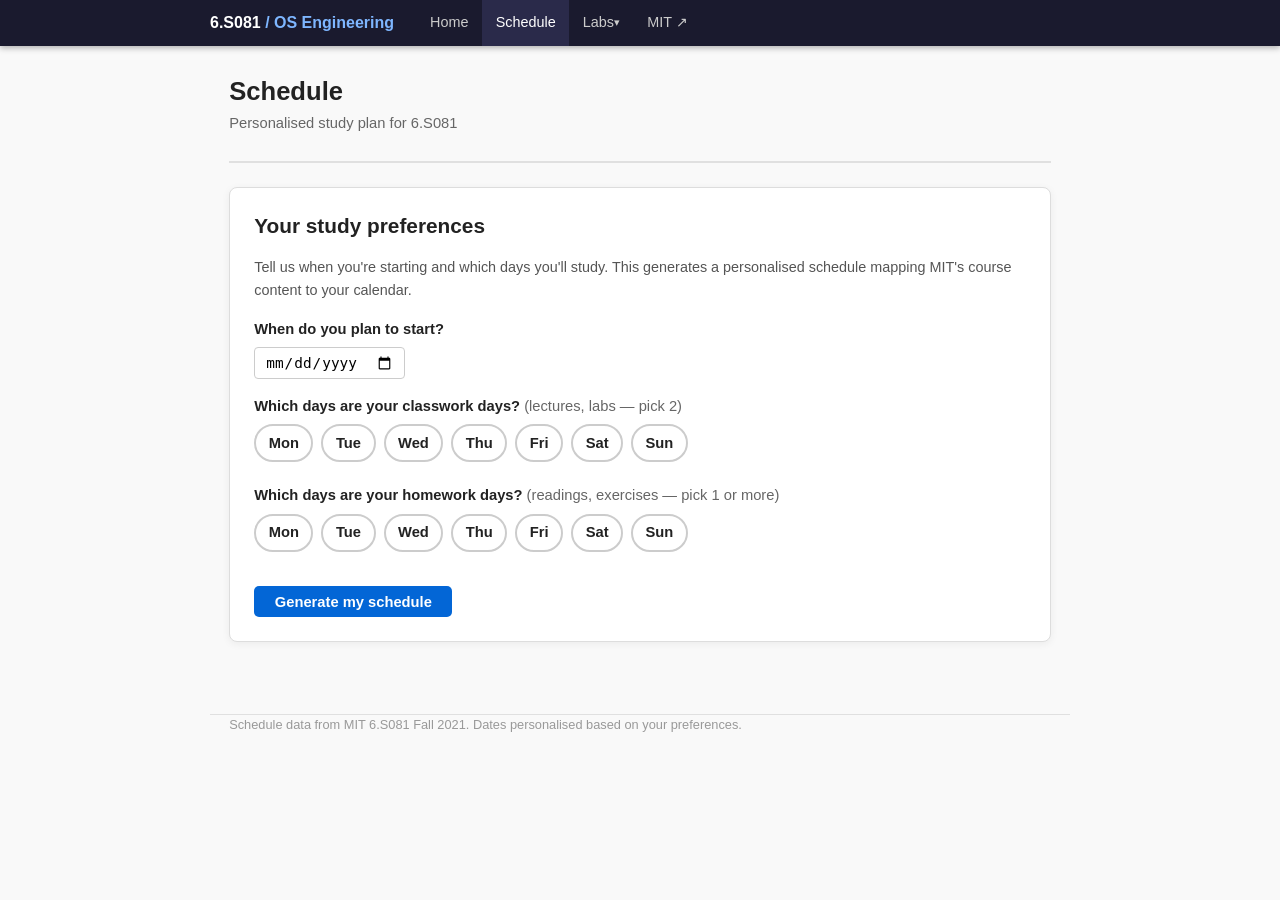
==== templates/learning/mit/6s081/.karya/customizations/files/docs/schedule.html @ 2e51a2f3 "add local HTML courseware for 6.S081 self-learners - docs/index.html: course home with nav and quick" ====
<!DOCTYPE html>
<html lang="en">
<head>
  <meta charset="UTF-8">
  <meta name="viewport" content="width=device-width, initial-scale=1.0">
  <title>Schedule — 6.S081</title>
  <link rel="stylesheet" href="style.css">
</head>
<body>
<script src="nav.js"></script>
<script>renderNav('schedule')</script>

<div class="page-wrap">
  <div class="page-header">
    <h1>Schedule</h1>
    <p class="subtitle">Personalised study plan for 6.S081</p>
  </div>

  <!-- ── Setup card ── -->
  <div class="setup-card" id="setup-card">
    <h2 style="margin-top:0;border:none">Your study preferences</h2>
    <p style="color:#555;font-size:0.9rem;margin-bottom:0.5em">
      Tell us when you're starting and which days you'll study.
      This generates a personalised schedule mapping MIT's course content to your calendar.
    </p>

    <div class="form-group">
      <label for="start-date">When do you plan to start?</label>
      <input type="date" id="start-date">
    </div>

    <div class="form-group">
      <label>Which days are your <strong>classwork</strong> days?
        <span style="font-weight:400;color:#666">(lectures, labs — pick 2)</span></label>
      <div class="day-checkboxes" id="classwork-days">
        <input class="day-cb" type="checkbox" id="cw-mon" value="1"><label class="day-label" for="cw-mon">Mon</label>
        <input class="day-cb" type="checkbox" id="cw-tue" value="2"><label class="day-label" for="cw-tue">Tue</label>
        <input class="day-cb" type="checkbox" id="cw-wed" value="3"><label class="day-label" for="cw-wed">Wed</label>
        <input class="day-cb" type="checkbox" id="cw-thu" value="4"><label class="day-label" for="cw-thu">Thu</label>
        <input class="day-cb" type="checkbox" id="cw-fri" value="5"><label class="day-label" for="cw-fri">Fri</label>
        <input class="day-cb" type="checkbox" id="cw-sat" value="6"><label class="day-label" for="cw-sat">Sat</label>
        <input class="day-cb" type="checkbox" id="cw-sun" value="0"><label class="day-label" for="cw-sun">Sun</label>
      </div>
    </div>

    <div class="form-group">
      <label>Which days are your <strong>homework</strong> days?
        <span style="font-weight:400;color:#666">(readings, exercises — pick 1 or more)</span></label>
      <div class="day-checkboxes" id="homework-days">
        <input class="day-cb hw-cb" type="checkbox" id="hw-mon" value="1"><label class="day-label" for="hw-mon">Mon</label>
        <input class="day-cb hw-cb" type="checkbox" id="hw-tue" value="2"><label class="day-label" for="hw-tue">Tue</label>
        <input class="day-cb hw-cb" type="checkbox" id="hw-wed" value="3"><label class="day-label" for="hw-wed">Wed</label>
        <input class="day-cb hw-cb" type="checkbox" id="hw-thu" value="4"><label class="day-label" for="hw-thu">Thu</label>
        <input class="day-cb hw-cb" type="checkbox" id="hw-fri" value="5"><label class="day-label" for="hw-fri">Fri</label>
        <input class="day-cb hw-cb" type="checkbox" id="hw-sat" value="6"><label class="day-label" for="hw-sat">Sat</label>
        <input class="day-cb hw-cb" type="checkbox" id="hw-sun" value="0"><label class="day-label" for="hw-sun">Sun</label>
      </div>
    </div>

    <div style="display:flex;gap:0.6rem;align-items:center;margin-top:1rem">
      <button class="btn btn-primary" onclick="generateSchedule()">Generate my schedule</button>
      <span id="setup-error" style="color:#c0392b;font-size:0.85rem"></span>
    </div>
  </div>

  <!-- ── Change prefs link (shown after generation) ── -->
  <div id="change-bar" style="display:none;margin-bottom:1rem">
    <button class="btn btn-ghost btn-sm" onclick="showSetup()">&#9998; Change preferences</button>
    <span id="prefs-summary" style="margin-left:0.8rem;font-size:0.85rem;color:#555"></span>
  </div>

  <!-- ── Generated schedule ── -->
  <div id="schedule-output" style="display:none">
    <div style="display:flex;gap:1.2rem;margin-bottom:0.8rem;font-size:0.82rem">
      <span><span style="display:inline-block;width:12px;height:12px;background:#eef6ff;border:1px solid #ccc;margin-right:4px"></span>Classwork day</span>
      <span><span style="display:inline-block;width:12px;height:12px;background:#f0fff4;border:1px solid #ccc;margin-right:4px"></span>Homework day</span>
      <span><span style="display:inline-block;width:12px;height:12px;background:#fff8e1;border:1px solid #ccc;margin-right:4px"></span>Lab due</span>
    </div>
    <table class="schedule-table" id="schedule-table">
      <thead>
        <tr>
          <th style="width:110px">Your date</th>
          <th style="width:70px">Type</th>
          <th>Topic / Activity</th>
          <th>Readings</th>
          <th>Due</th>
        </tr>
      </thead>
      <tbody id="schedule-body"></tbody>
    </table>
  </div>
</div>

<footer style="max-width:860px;margin:0 auto;padding:0 1.2rem 2rem">
  Schedule data from <a href="https://pdos.csail.mit.edu/6.S081/2021/schedule.html" target="_blank">MIT 6.S081 Fall 2021</a>.
  Dates personalised based on your preferences.
</footer>

<script>
// ── Course data (MIT Fall 2021, linearised) ────────────────────────────────
// Each entry is a classwork session. Homework and lab-due events are interleaved
// by week index relative to the session they belong to.
const SESSIONS = [
  { type:'lec', n:1,  topic:'Introduction and examples',
    readings:'Chapter 1',
    hw:'Homework 1',
    labAssign:{ name:'util', href:'labs/util.html' } },
  { type:'lec', n:2,  topic:'C and gdb',
    readings:'K&R 2.9, 5.1–5.6, 6.4' },
  { type:'lec', n:3,  topic:'OS organization and system calls',
    readings:'Chapter 2, kernel/proc.h, kernel/defs.h, kernel/entry.S, kernel/main.c, user/initcode.S, user/init.c',
    hw:'Homework 2',
    labAssign:{ name:'syscall', href:'labs/syscall.html' },
    labDue:{ name:'util', href:'labs/util.html' } },
  { type:'lec', n:4,  topic:'Page tables',
    readings:'Chapter 3, kernel/memlayout.h, kernel/vm.c, kernel/kalloc.c, kernel/riscv.h',
    hw:'Homework 3' },
  { type:'lec', n:5,  topic:'GDB, calling conventions and stack frames (RISC-V)',
    readings:'Calling Convention',
    labAssign:{ name:'pgtbl', href:'labs/pgtbl.html' },
    labDue:{ name:'syscall', href:'labs/syscall.html' } },
  { type:'lec', n:6,  topic:'Isolation &amp; system call entry/exit',
    readings:'Chapter 4, kernel/riscv.h, kernel/trampoline.S, kernel/trap.c',
    hw:'Homework 4' },
  { type:'lec', n:7,  topic:'Page faults',
    readings:'Section 4.6',
    hw:'Homework 5',
    labAssign:{ name:'traps', href:'labs/traps.html' },
    labDue:{ name:'pgtbl', href:'labs/pgtbl.html' } },
  { type:'lec', n:8,  topic:'Q&amp;A labs',
    hw:'Homework 6' },
  { type:'lec', n:9,  topic:'Interrupts',
    readings:'Chapter 5, kernel/trap.c, kernel/plic.c, kernel/console.c, kernel/uart.c, kernel/printf.c',
    hw:'Homework 7',
    labAssign:{ name:'cow', href:'labs/cow.html' },
    labDue:{ name:'traps', href:'labs/traps.html' } },
  { type:'lec', n:10, topic:'Multiprocessors and locking',
    readings:'Locking section, kernel/spinlock.h, kernel/spinlock.c',
    hw:'Homework 8' },
  { type:'lec', n:11, topic:'Scheduling 1',
    readings:'Scheduling section, kernel/proc.c, kernel/swtch.S',
    hw:'Homework 9' },
  { type:'lec', n:12, topic:'Scheduling 2',
    readings:'Remainder of Scheduling section',
    hw:'Homework 10',
    labAssign:{ name:'thread', href:'labs/thread.html' },
    labDue:{ name:'cow', href:'labs/cow.html' } },
  { type:'lec', n:13, topic:'Q&amp;A labs',
    hw:'Homework 11' },
  { type:'lec', n:14, topic:'File systems',
    readings:'kernel/bio.c, kernel/fs.c, kernel/sysfile.c, kernel/file.c, Logging section',
    hw:'Homework 12',
    labAssign:{ name:'net', href:'labs/net.html' },
    labDue:{ name:'thread', href:'labs/thread.html' } },
  { type:'lec', n:15, topic:'Crash recovery',
    readings:'kernel/log.c, Logging section',
    hw:'Homework 13' },
  { type:'lec', n:16, topic:'File system performance and fast crash recovery',
    readings:'Journaling the Linux ext2fs Filesystem',
    hw:'Homework 14' },
  { type:'lec', n:17, topic:'Virtual memory for applications',
    readings:'Virtual Memory Primitives for User Programs',
    hw:'Homework 15' },
  { type:'lec', n:18, topic:'OS Organization',
    readings:'The Performance of micro-Kernel-Based Systems',
    hw:'Homework 16',
    labAssign:{ name:'lock', href:'labs/lock.html' },
    labDue:{ name:'net', href:'labs/net.html' } },
  { type:'lec', n:19, topic:'Virtual Machines',
    readings:'Dune: Safe User-level Access to Privileged CPU Features',
    hw:'Homework 17' },
  { type:'lec', n:20, topic:'Kernels and HLL',
    readings:'Biscuit paper and FAQ',
    hw:'Homework 18',
    labAssign:{ name:'fs', href:'labs/fs.html' },
    labDue:{ name:'lock', href:'labs/lock.html' } },
  { type:'lec', n:21, topic:'Networking',
    readings:'Receive Livelock',
    hw:'Homework 19' },
  { type:'special', topic:'Hacking day',
    labDue:{ name:'fs', href:'labs/fs.html' },
    labAssign:{ name:'mmap', href:'labs/mmap.html' } },
  { type:'lec', n:22, topic:'Meltdown',
    readings:'Meltdown paper',
    hw:'Homework 20' },
  { type:'lec', n:23, topic:'Multi-Core scalability and RCU',
    readings:'RCU paper and FAQ',
    hw:'Homework 21' },
  { type:'lec', n:24, topic:'Current Research: Radiation Tolerance',
    readings:'NASA CALIPSO paper',
    hw:'Homework 22' },
  { type:'lec', n:25, topic:'Q&amp;A',
    hw:'Homework 23',
    labDue:{ name:'mmap', href:'labs/mmap.html' } },
];

const DAY_NAMES = ['Sun','Mon','Tue','Wed','Thu','Fri','Sat'];

// ── Persist preferences ────────────────────────────────────────────────────
function savePrefs(startDate, cwDays, hwDays) {
  localStorage.setItem('6s081_prefs', JSON.stringify({ startDate, cwDays, hwDays }));
}
function loadPrefs() {
  try { return JSON.parse(localStorage.getItem('6s081_prefs')); } catch { return null; }
}

// ── UI helpers ─────────────────────────────────────────────────────────────
function showSetup() {
  document.getElementById('setup-card').style.display = '';
  document.getElementById('schedule-output').style.display = 'none';
  document.getElementById('change-bar').style.display = 'none';
}

function getChecked(groupId) {
  return [...document.querySelectorAll(`#${groupId} .day-cb:checked`)].map(el => +el.value);
}
function setChecked(groupId, vals) {
  document.querySelectorAll(`#${groupId} .day-cb`).forEach(el => {
    el.checked = vals.includes(+el.value);
  });
}

// ── Date helpers ───────────────────────────────────────────────────────────
function addDays(date, n) {
  const d = new Date(date); d.setDate(d.getDate() + n); return d;
}
function fmtDate(date) {
  return date.toLocaleDateString('en-US', { weekday:'short', month:'short', day:'numeric' });
}
// Next occurrence of weekday (0=Sun…6=Sat) on or after `from`
function nextWeekday(from, wd) {
  const d = new Date(from);
  const diff = (wd - d.getDay() + 7) % 7;
  return addDays(d, diff);
}

// ── Generate schedule ──────────────────────────────────────────────────────
function generateSchedule() {
  const errEl = document.getElementById('setup-error');
  errEl.textContent = '';

  const startVal = document.getElementById('start-date').value;
  if (!startVal) { errEl.textContent = 'Please pick a start date.'; return; }

  const cwDays = getChecked('classwork-days');
  const hwDays = getChecked('homework-days');

  if (cwDays.length < 1) { errEl.textContent = 'Pick at least one classwork day.'; return; }
  if (hwDays.length < 1) { errEl.textContent = 'Pick at least one homework day.'; return; }

  savePrefs(startVal, cwDays, hwDays);

  // Sort days within week
  cwDays.sort((a,b) => a===0?7-b:b===0?a-7:a-b);
  hwDays.sort((a,b) => a===0?7-b:b===0?a-7:a-b);

  // Build a flat timeline: alternate classwork sessions with homework slots
  // Strategy: walk through sessions, assigning each to next available classwork day.
  // After each classwork day, assign the session's homework to next homework day.
  const startDate = new Date(startVal + 'T12:00:00');
  let cursor = new Date(startDate);

  // Find the first classwork day on or after start
  function nextCW(from) {
    const candidates = cwDays.map(wd => nextWeekday(from, wd));
    candidates.sort((a,b) => a-b);
    return candidates[0];
  }
  function nextHW(from) {
    const candidates = hwDays.map(wd => nextWeekday(from, wd));
    candidates.sort((a,b) => a-b);
    return candidates[0];
  }

  const rows = [];
  let cwCursor = nextCW(cursor);

  for (const session of SESSIONS) {
    // Classwork row
    rows.push({ date: new Date(cwCursor), rowType: 'classwork', session });
    let hwCursor = nextHW(addDays(cwCursor, 1));

    // Homework row (if session has hw)
    if (session.hw) {
      rows.push({ date: new Date(hwCursor), rowType: 'homework', label: session.hw, session });
      cwCursor = nextCW(addDays(hwCursor, 1));
    } else {
      cwCursor = nextCW(addDays(cwCursor, 1));
    }
  }

  // Render
  const tbody = document.getElementById('schedule-body');
  tbody.innerHTML = '';

  let lastWeek = null;
  for (const row of rows) {
    const weekKey = `Week of ${fmtDate(startOfWeek(row.date))}`;
    if (weekKey !== lastWeek) {
      const tr = document.createElement('tr');
      tr.className = 'week-header';
      tr.innerHTML = `<td colspan="5">${weekKey}</td>`;
      tbody.appendChild(tr);
      lastWeek = weekKey;
    }

    const tr = document.createElement('tr');
    const s = row.session;

    if (row.rowType === 'classwork') {
      tr.className = 'classwork-row';
      let badge = '';
      if (s.type === 'lec') badge = `<span class="badge badge-lec">LEC ${s.n}</span>`;
      else if (s.type === 'special') badge = `<span class="badge badge-read">&#9733;</span>`;

      let dueCell = '';
      if (s.labDue) dueCell = `<span class="badge badge-due">Lab: <a href="${s.labDue.href}">${s.labDue.name}</a> due</span>`;
      if (s.labAssign) dueCell += (dueCell?' ':'') + `<span class="badge badge-lab">Start: <a href="${s.labAssign.href}">${s.labAssign.name}</a></span>`;

      tr.innerHTML = `
        <td>${fmtDate(row.date)}</td>
        <td>${badge}</td>
        <td>${s.topic}</td>
        <td style="color:#555;font-size:0.82rem">${s.readings || ''}</td>
        <td>${dueCell}</td>`;
    } else {
      tr.className = 'homework-row';
      tr.innerHTML = `
        <td>${fmtDate(row.date)}</td>
        <td><span class="badge badge-hw">HW</span></td>
        <td>${row.label}</td>
        <td></td><td></td>`;
    }
    tbody.appendChild(tr);
  }

  document.getElementById('setup-card').style.display = 'none';
  document.getElementById('schedule-output').style.display = '';
  document.getElementById('change-bar').style.display = '';
  document.getElementById('prefs-summary').textContent =
    `Starting ${startVal} · Classwork: ${cwDays.map(d=>DAY_NAMES[d]).join(', ')} · Homework: ${hwDays.map(d=>DAY_NAMES[d]).join(', ')}`;
}

function startOfWeek(date) {
  const d = new Date(date);
  d.setDate(d.getDate() - d.getDay());
  return d;
}

// ── Auto-restore saved preferences ────────────────────────────────────────
window.addEventListener('DOMContentLoaded', () => {
  const p = loadPrefs();
  if (p) {
    document.getElementById('start-date').value = p.startDate;
    setChecked('classwork-days', p.cwDays);
    setChecked('homework-days', p.hwDays);
    generateSchedule();
  }
});
</script>
</body>
</html>
---- templates/learning/mit/6s081/.karya/customizations/files/docs/style.css ----
/* ── Base ────────────────────────────────────────────────────────────────── */
*, *::before, *::after { box-sizing: border-box; margin: 0; padding: 0; }

body {
  font-family: -apple-system, BlinkMacSystemFont, "Segoe UI", Roboto, sans-serif;
  font-size: 15px;
  line-height: 1.6;
  color: #222;
  background: #f9f9f9;
}

a { color: #0366d6; text-decoration: none; }
a:hover { text-decoration: underline; }

h1, h2, h3, h4 { font-weight: 600; line-height: 1.3; margin: 1.2em 0 0.5em; }
h1 { font-size: 1.6rem; }
h2 { font-size: 1.3rem; border-bottom: 1px solid #ddd; padding-bottom: 0.3em; }
h3 { font-size: 1.1rem; }

p { margin: 0.6em 0; }
ul, ol { margin: 0.5em 0 0.5em 1.5em; }
li { margin: 0.2em 0; }

code, pre {
  font-family: "SFMono-Regular", Consolas, "Liberation Mono", Menlo, monospace;
  font-size: 0.88em;
  background: #f0f0f0;
  border-radius: 3px;
}
code { padding: 0.1em 0.35em; }
pre {
  padding: 0.9em 1.1em;
  overflow-x: auto;
  border: 1px solid #ddd;
  margin: 0.8em 0;
}
pre code { background: none; padding: 0; }

/* ── Layout ─────────────────────────────────────────────────────────────── */
.page-wrap { max-width: 860px; margin: 0 auto; padding: 0 1.2rem 3rem; }

/* ── Nav ─────────────────────────────────────────────────────────────────── */
nav {
  background: #1a1a2e;
  color: #ccc;
  padding: 0 1.2rem;
  position: sticky;
  top: 0;
  z-index: 100;
  box-shadow: 0 2px 6px rgba(0,0,0,0.3);
}
nav .nav-inner {
  max-width: 860px;
  margin: 0 auto;
  display: flex;
  align-items: center;
  gap: 0;
  height: 46px;
}
nav .brand {
  font-weight: 700;
  font-size: 1rem;
  color: #fff;
  white-space: nowrap;
  margin-right: 1.4rem;
  text-decoration: none;
}
nav .brand span { color: #7eb6ff; }

.nav-link {
  color: #ccc;
  padding: 0 0.85rem;
  height: 46px;
  display: flex;
  align-items: center;
  font-size: 0.9rem;
  text-decoration: none;
  transition: background 0.15s, color 0.15s;
  white-space: nowrap;
}
.nav-link:hover, .nav-link.active { background: #2a2a4a; color: #fff; text-decoration: none; }

/* dropdown */
.nav-dropdown { position: relative; }
.nav-dropdown .nav-link::after { content: " ▾"; font-size: 0.75em; }
.dropdown-menu {
  display: none;
  position: absolute;
  top: 100%;
  left: 0;
  background: #1a1a2e;
  border: 1px solid #333;
  border-top: none;
  min-width: 220px;
  box-shadow: 0 6px 16px rgba(0,0,0,0.4);
}
.nav-dropdown:hover .dropdown-menu { display: block; }
.dropdown-menu a {
  display: block;
  color: #ccc;
  padding: 0.5rem 1rem;
  font-size: 0.88rem;
  text-decoration: none;
}
.dropdown-menu a:hover { background: #2a2a4a; color: #fff; }
.dropdown-menu .divider { border-top: 1px solid #333; margin: 0.3rem 0; }

/* ── Page header ─────────────────────────────────────────────────────────── */
.page-header {
  padding: 1.8rem 0 1rem;
  border-bottom: 2px solid #e0e0e0;
  margin-bottom: 1.5rem;
}
.page-header h1 { margin: 0; }
.page-header .subtitle { color: #666; margin-top: 0.3em; font-size: 0.92rem; }

/* ── MIT original content (strikethrough red) ────────────────────────────── */
.mit-original {
  color: #c0392b;
  text-decoration: line-through;
  opacity: 0.75;
}
.mit-original code { color: #c0392b; }
.mit-block {
  border-left: 3px solid #e74c3c;
  padding: 0.6em 1em;
  margin: 0.8em 0;
  background: #fff5f5;
  border-radius: 0 4px 4px 0;
}
.mit-block .mit-label {
  font-size: 0.72rem;
  font-weight: 700;
  text-transform: uppercase;
  letter-spacing: 0.08em;
  color: #e74c3c;
  margin-bottom: 0.3em;
}

/* ── Karya replacement ───────────────────────────────────────────────────── */
.karya-note {
  border-left: 3px solid #0366d6;
  padding: 0.8em 1.1em;
  margin: 0.6em 0 1.2em;
  background: #f0f7ff;
  border-radius: 0 6px 6px 0;
  font-family: -apple-system, BlinkMacSystemFont, "Segoe UI", Roboto, sans-serif;
}
.karya-note .karya-label {
  font-size: 0.72rem;
  font-weight: 700;
  text-transform: uppercase;
  letter-spacing: 0.08em;
  color: #0366d6;
  margin-bottom: 0.4em;
}
.karya-note p { margin: 0.4em 0; }
.karya-note code { background: #daeaff; }
.karya-note pre { background: #daeaff; border-color: #aed0f5; }

/* ── Info / tip box ──────────────────────────────────────────────────────── */
.tip {
  background: #fffbea;
  border: 1px solid #f0c040;
  border-radius: 6px;
  padding: 0.8em 1em;
  margin: 1em 0;
  font-size: 0.9rem;
}
.tip strong { color: #7a5800; }

/* ── Schedule table ──────────────────────────────────────────────────────── */
.schedule-table { width: 100%; border-collapse: collapse; font-size: 0.88rem; margin-top: 1em; }
.schedule-table th {
  background: #1a1a2e;
  color: #fff;
  padding: 0.5em 0.7em;
  text-align: left;
  font-weight: 600;
}
.schedule-table td { padding: 0.45em 0.7em; border-bottom: 1px solid #e8e8e8; vertical-align: top; }
.schedule-table tr:hover td { background: #f5f8ff; }
.schedule-table .classwork-row td { background: #eef6ff; }
.schedule-table .homework-row td { background: #f0fff4; }
.schedule-table .lab-due td { background: #fff8e1; }
.schedule-table .week-header td {
  background: #2a2a4a;
  color: #ccc;
  font-size: 0.78rem;
  font-weight: 700;
  text-transform: uppercase;
  letter-spacing: 0.06em;
  padding: 0.3em 0.7em;
}
.badge {
  display: inline-block;
  font-size: 0.7rem;
  font-weight: 700;
  padding: 0.1em 0.45em;
  border-radius: 3px;
  text-transform: uppercase;
  letter-spacing: 0.05em;
}
.badge-lec  { background: #dbeafe; color: #1e40af; }
.badge-lab  { background: #dcfce7; color: #166534; }
.badge-due  { background: #fef3c7; color: #92400e; }
.badge-hw   { background: #ede9fe; color: #5b21b6; }
.badge-read { background: #f3f4f6; color: #374151; }

/* ── Setup form (schedule page) ──────────────────────────────────────────── */
.setup-card {
  background: #fff;
  border: 1px solid #ddd;
  border-radius: 8px;
  padding: 1.5rem;
  margin: 1.5rem 0;
  box-shadow: 0 2px 8px rgba(0,0,0,0.06);
}
.form-group { margin: 1rem 0; }
.form-group label { display: block; font-weight: 600; margin-bottom: 0.4em; font-size: 0.92rem; }
.form-group input[type="date"] {
  border: 1px solid #ccc;
  border-radius: 4px;
  padding: 0.4em 0.7em;
  font-size: 0.9rem;
}
.day-checkboxes { display: flex; gap: 0.5rem; flex-wrap: wrap; margin-top: 0.4em; }
.day-cb { display: none; }
.day-label {
  padding: 0.35em 0.85em;
  border: 2px solid #ccc;
  border-radius: 20px;
  cursor: pointer;
  font-size: 0.85rem;
  transition: all 0.15s;
  user-select: none;
}
.day-label:hover { border-color: #0366d6; color: #0366d6; }
.day-cb:checked + .day-label { background: #0366d6; border-color: #0366d6; color: #fff; }
.day-cb.hw-cb:checked + .day-label { background: #16a34a; border-color: #16a34a; color: #fff; }

.btn {
  display: inline-block;
  padding: 0.5em 1.4em;
  border: none;
  border-radius: 5px;
  cursor: pointer;
  font-size: 0.92rem;
  font-weight: 600;
  margin-top: 0.8rem;
}
.btn-primary { background: #0366d6; color: #fff; }
.btn-primary:hover { background: #0255b8; }
.btn-sm { padding: 0.3em 0.9em; font-size: 0.8rem; }
.btn-ghost { background: transparent; border: 1px solid #ccc; color: #555; }
.btn-ghost:hover { background: #f0f0f0; }

/* ── Footer ──────────────────────────────────────────────────────────────── */
footer {
  margin-top: 3rem;
  padding-top: 1rem;
  border-top: 1px solid #e0e0e0;
  font-size: 0.8rem;
  color: #999;
}
footer a { color: #999; }
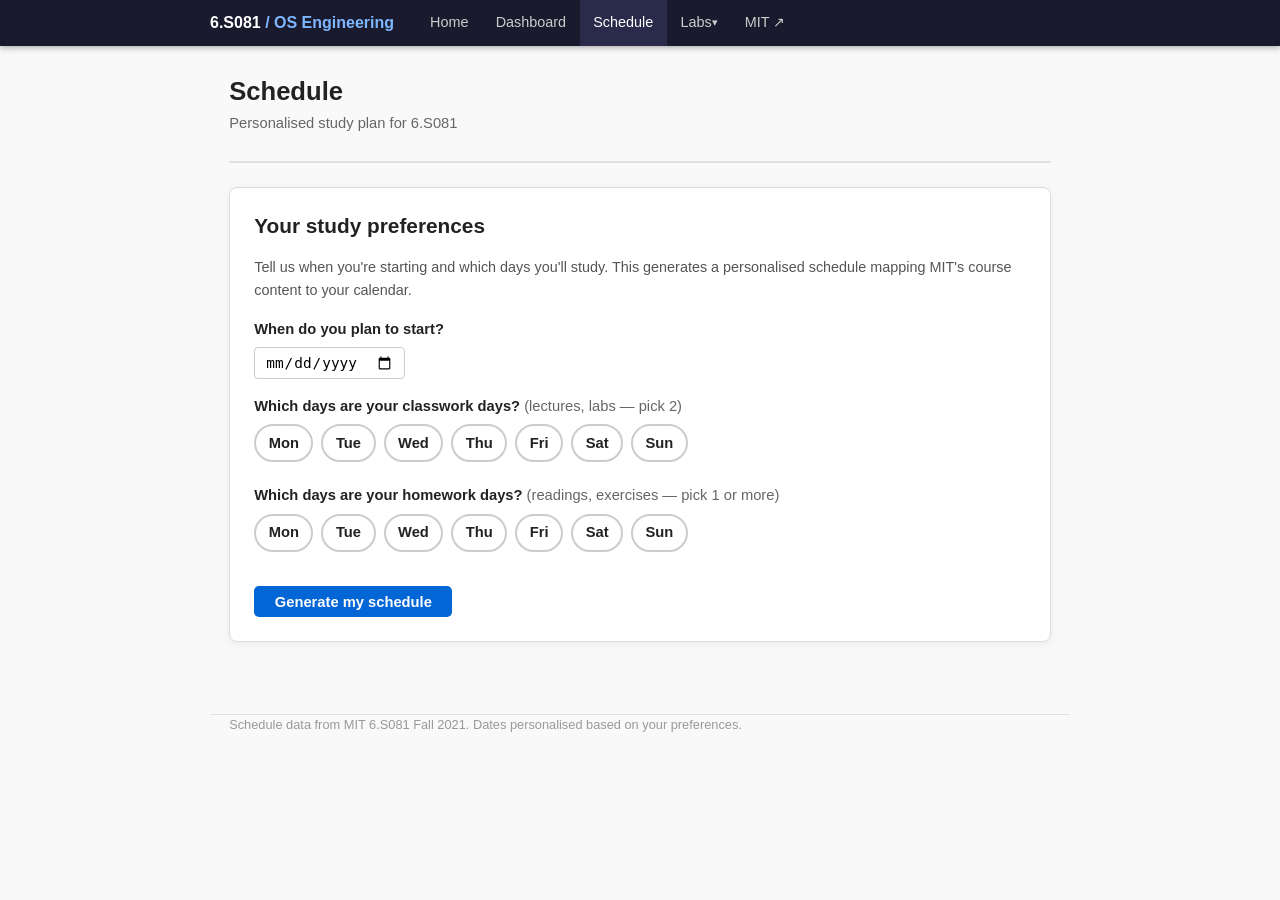
==== commit efff4bf3: "add lab progress dashboard with GitHub PR-based done detection Dashboard (docs/dashboard.html): - Pr" ====
--- a/templates/learning/mit/6s081/.karya/customizations/files/docs/schedule.html
+++ b/templates/learning/mit/6s081/.karya/customizations/files/docs/schedule.html
@@ -100,107 +100,255 @@
 // ── Course data (MIT Fall 2021, linearised) ────────────────────────────────
 // Each entry is a classwork session. Homework and lab-due events are interleaved
 // by week index relative to the session they belong to.
+const MIT = 'https://pdos.csail.mit.edu/6.S081/2021/';
+const BOOK = MIT + 'xv6/book-riscv-rev2.pdf';
+
+// readings: array of { label, href } or plain string for non-linked items
 const SESSIONS = [
   { type:'lec', n:1,  topic:'Introduction and examples',
-    readings:'Chapter 1',
+    video:'https://youtu.be/L6YqHxYHa7A',
+    slides: MIT + 'slides/6s081-lec-intro.pdf',
+    readings:[
+      { label:'xv6 book Ch.1', href:BOOK },
+      { label:'Overview notes (2020)', href: MIT + 'lec/l-overview.txt' },
+    ],
     hw:'Homework 1',
     labAssign:{ name:'util', href:'labs/util.html' } },
+
   { type:'lec', n:2,  topic:'C and gdb',
-    readings:'K&R 2.9, 5.1–5.6, 6.4' },
+    slides: MIT + 'lec/6S081-Intro-to-C-Fa21.pdf',
+    readings:[
+      { label:'K&amp;R §2.9, 5.1–5.6, 6.4', href:null },
+      { label:'GDB slides', href: MIT + 'lec/gdb_slides.pdf' },
+    ] },
+
   { type:'lec', n:3,  topic:'OS organization and system calls',
-    readings:'Chapter 2, kernel/proc.h, kernel/defs.h, kernel/entry.S, kernel/main.c, user/initcode.S, user/init.c',
+    video:'https://youtu.be/o44d---Dk4o',
+    slides: MIT + 'slides/6s081-lec-osorg.pdf',
+    readings:[
+      { label:'xv6 book Ch.2', href:BOOK },
+      { label:'kernel/proc.h', href:null }, { label:'kernel/defs.h', href:null },
+      { label:'kernel/entry.S', href:null }, { label:'kernel/main.c', href:null },
+      { label:'user/initcode.S', href:null }, { label:'user/init.c', href:null },
+    ],
     hw:'Homework 2',
     labAssign:{ name:'syscall', href:'labs/syscall.html' },
     labDue:{ name:'util', href:'labs/util.html' } },
+
   { type:'lec', n:4,  topic:'Page tables',
-    readings:'Chapter 3, kernel/memlayout.h, kernel/vm.c, kernel/kalloc.c, kernel/riscv.h',
+    video:'https://youtu.be/f1Hpjty3TT8',
+    slides: MIT + 'slides/6s081-lec-vm.pdf',
+    readings:[
+      { label:'xv6 book Ch.3', href:BOOK },
+      { label:'kernel/memlayout.h', href:null }, { label:'kernel/vm.c', href:null },
+      { label:'kernel/kalloc.c', href:null }, { label:'kernel/riscv.h', href:null },
+    ],
     hw:'Homework 3' },
+
   { type:'lec', n:5,  topic:'GDB, calling conventions and stack frames (RISC-V)',
-    readings:'Calling Convention',
+    video:'https://youtu.be/s-Z5t_yTyTM',
+    slides: MIT + 'lec/gdb_slides.pdf',
+    readings:[
+      { label:'RISC-V calling convention', href: MIT + 'readings/riscv-calling.pdf' },
+    ],
     labAssign:{ name:'pgtbl', href:'labs/pgtbl.html' },
     labDue:{ name:'syscall', href:'labs/syscall.html' } },
+
   { type:'lec', n:6,  topic:'Isolation &amp; system call entry/exit',
-    readings:'Chapter 4, kernel/riscv.h, kernel/trampoline.S, kernel/trap.c',
+    video:'https://youtu.be/T26UuauaxWA',
+    slides: MIT + 'slides/6s081-lec-syscall.pdf',
+    readings:[
+      { label:'xv6 book Ch.4', href:BOOK },
+      { label:'kernel/riscv.h', href:null }, { label:'kernel/trampoline.S', href:null },
+      { label:'kernel/trap.c', href:null },
+    ],
     hw:'Homework 4' },
+
   { type:'lec', n:7,  topic:'Page faults',
-    readings:'Section 4.6',
+    video:'https://youtu.be/KSYO-gTZo0A',
+    slides: MIT + 'slides/6s081-lec-usingvm.pdf',
+    readings:[
+      { label:'xv6 book §4.6', href:BOOK },
+    ],
     hw:'Homework 5',
     labAssign:{ name:'traps', href:'labs/traps.html' },
     labDue:{ name:'pgtbl', href:'labs/pgtbl.html' } },
+
   { type:'lec', n:8,  topic:'Q&amp;A labs',
+    slides: MIT + 'slides/6s081-lec-qa1.pdf',
+    readings:[],
     hw:'Homework 6' },
+
   { type:'lec', n:9,  topic:'Interrupts',
-    readings:'Chapter 5, kernel/trap.c, kernel/plic.c, kernel/console.c, kernel/uart.c, kernel/printf.c',
+    video:'https://youtu.be/zRnGNndcVEA',
+    slides: MIT + 'slides/6s081-lec-interrupts.pdf',
+    readings:[
+      { label:'xv6 book Ch.5', href:BOOK },
+      { label:'kernel/plic.c', href:null }, { label:'kernel/console.c', href:null },
+      { label:'kernel/uart.c', href:null }, { label:'kernel/printf.c', href:null },
+    ],
     hw:'Homework 7',
     labAssign:{ name:'cow', href:'labs/cow.html' },
     labDue:{ name:'traps', href:'labs/traps.html' } },
+
   { type:'lec', n:10, topic:'Multiprocessors and locking',
-    readings:'Locking section, kernel/spinlock.h, kernel/spinlock.c',
+    video:'https://youtu.be/NGXu3vN7yAk',
+    slides: MIT + 'slides/6s081-lec-locks.pdf',
+    readings:[
+      { label:'xv6 book: Locking', href:BOOK },
+      { label:'kernel/spinlock.h', href:null }, { label:'kernel/spinlock.c', href:null },
+    ],
     hw:'Homework 8' },
+
   { type:'lec', n:11, topic:'Scheduling 1',
-    readings:'Scheduling section, kernel/proc.c, kernel/swtch.S',
+    video:'https://youtu.be/vsgrTHY5tkg',
+    slides: MIT + 'slides/6s081-lec-threads.pdf',
+    readings:[
+      { label:'xv6 book §7.1–7.4', href:BOOK },
+      { label:'kernel/proc.c', href:null }, { label:'kernel/swtch.S', href:null },
+    ],
     hw:'Homework 9' },
+
   { type:'lec', n:12, topic:'Scheduling 2',
-    readings:'Remainder of Scheduling section',
+    video:'https://youtu.be/gP67sJ4PTnc',
+    slides: MIT + 'slides/6s081-lec-threads2.pdf',
+    readings:[
+      { label:'xv6 book: Scheduling (cont.)', href:BOOK },
+      { label:'kernel/proc.c', href:null }, { label:'kernel/sleeplock.c', href:null },
+    ],
     hw:'Homework 10',
     labAssign:{ name:'thread', href:'labs/thread.html' },
     labDue:{ name:'cow', href:'labs/cow.html' } },
+
   { type:'lec', n:13, topic:'Q&amp;A labs',
+    slides: MIT + 'slides/6s081-lec-qa2.pdf',
+    readings:[],
     hw:'Homework 11' },
+
   { type:'lec', n:14, topic:'File systems',
-    readings:'kernel/bio.c, kernel/fs.c, kernel/sysfile.c, kernel/file.c, Logging section',
+    video:'https://youtu.be/ADzLv1nRtR8',
+    readings:[
+      { label:'xv6 book: File system', href:BOOK },
+      { label:'kernel/bio.c', href:null }, { label:'kernel/fs.c', href:null },
+      { label:'kernel/sysfile.c', href:null }, { label:'kernel/file.c', href:null },
+    ],
     hw:'Homework 12',
     labAssign:{ name:'net', href:'labs/net.html' },
     labDue:{ name:'thread', href:'labs/thread.html' } },
+
   { type:'lec', n:15, topic:'Crash recovery',
-    readings:'kernel/log.c, Logging section',
+    video:'https://youtu.be/7Hk2dIorDkk',
+    readings:[
+      { label:'xv6 book: Logging', href:BOOK },
+      { label:'kernel/log.c', href:null },
+    ],
     hw:'Homework 13' },
+
   { type:'lec', n:16, topic:'File system performance and fast crash recovery',
-    readings:'Journaling the Linux ext2fs Filesystem',
+    video:'https://youtu.be/CmDcf6rjFb4',
+    readings:[
+      { label:'Journaling the Linux ext2fs Filesystem', href: MIT + 'readings/journal-ext2fs.html' },
+    ],
     hw:'Homework 14' },
+
   { type:'lec', n:17, topic:'Virtual memory for applications',
-    readings:'Virtual Memory Primitives for User Programs',
+    video:'https://youtu.be/YNQghIvk0jc',
+    readings:[
+      { label:'Virtual Memory Primitives for User Programs', href: MIT + 'readings/appel-li.pdf' },
+    ],
     hw:'Homework 15' },
+
   { type:'lec', n:18, topic:'OS Organization',
-    readings:'The Performance of micro-Kernel-Based Systems',
+    video:'https://youtu.be/dM9PLdaTpnA',
+    readings:[
+      { label:'The Performance of µ-Kernel-Based Systems', href: MIT + 'readings/microkernel.pdf' },
+    ],
     hw:'Homework 16',
     labAssign:{ name:'lock', href:'labs/lock.html' },
     labDue:{ name:'net', href:'labs/net.html' } },
+
   { type:'lec', n:19, topic:'Virtual Machines',
-    readings:'Dune: Safe User-level Access to Privileged CPU Features',
+    video:'https://youtu.be/R8obXHAIPY0',
+    readings:[
+      { label:'Dune: Safe User-level Access to Privileged CPU Features', href: MIT + 'readings/belay-dune.pdf' },
+    ],
     hw:'Homework 17' },
+
   { type:'lec', n:20, topic:'Kernels and HLL',
-    readings:'Biscuit paper and FAQ',
+    video:'https://youtu.be/AAtXWGwxI9k',
+    readings:[
+      { label:'Biscuit paper', href: MIT + 'readings/biscuit.pdf' },
+      { label:'FAQ', href: MIT + 'lec/faq-biscuit.txt' },
+    ],
     hw:'Homework 18',
     labAssign:{ name:'fs', href:'labs/fs.html' },
     labDue:{ name:'lock', href:'labs/lock.html' } },
+
   { type:'lec', n:21, topic:'Networking',
-    readings:'Receive Livelock',
+    video:'https://youtu.be/Fcjychg4Tvk',
+    readings:[
+      { label:'Receive Livelock', href: MIT + 'readings/mogul96usenix.pdf' },
+    ],
     hw:'Homework 19' },
+
   { type:'special', topic:'Hacking day',
+    readings:[],
     labDue:{ name:'fs', href:'labs/fs.html' },
     labAssign:{ name:'mmap', href:'labs/mmap.html' } },
+
   { type:'lec', n:22, topic:'Meltdown',
-    readings:'Meltdown paper',
+    video:'https://youtu.be/WpKVr3p5rjE',
+    readings:[
+      { label:'Meltdown paper', href: MIT + 'readings/meltdown.pdf' },
+    ],
     hw:'Homework 20' },
+
   { type:'lec', n:23, topic:'Multi-Core scalability and RCU',
-    readings:'RCU paper and FAQ',
+    video:'https://youtu.be/KUwyCGMTeq8',
+    readings:[
+      { label:'RCU: A Decade of Use', href: MIT + 'readings/rcu-decade-later.pdf' },
+      { label:'RCU FAQ', href: MIT + 'lec/rcu-faq.txt' },
+    ],
     hw:'Homework 21' },
+
   { type:'lec', n:24, topic:'Current Research: Radiation Tolerance',
-    readings:'NASA CALIPSO paper',
+    slides: MIT + 'lec/CelSkeggsRadiationTolerance.pdf',
+    readings:[
+      { label:'NASA CALIPSO paper', href: MIT + 'readings/nasa-calipso-radiation.pdf' },
+    ],
     hw:'Homework 22' },
+
   { type:'lec', n:25, topic:'Q&amp;A',
+    readings:[],
     hw:'Homework 23',
     labDue:{ name:'mmap', href:'labs/mmap.html' } },
 ];
 
 const DAY_NAMES = ['Sun','Mon','Tue','Wed','Thu','Fri','Sat'];
 
-// ── Persist preferences ────────────────────────────────────────────────────
-function savePrefs(startDate, cwDays, hwDays) {
-  localStorage.setItem('6s081_prefs', JSON.stringify({ startDate, cwDays, hwDays }));
-}
-function loadPrefs() {
+// ── Persist preferences (server-side so any browser picks them up) ─────────
+async function savePrefs(startDate, cwDays, hwDays) {
+  const prefs = { startDate, cwDays, hwDays };
+  try {
+    await fetch('/save-prefs', {
+      method: 'POST',
+      headers: { 'Content-Type': 'application/json' },
+      body: JSON.stringify(prefs),
+    });
+  } catch {
+    // Server not running — fall back to localStorage silently
+    localStorage.setItem('6s081_prefs', JSON.stringify(prefs));
+  }
+}
+async function loadPrefs() {
+  try {
+    const r = await fetch('/prefs');
+    if (r.ok) {
+      const data = await r.json();
+      if (data) return data;
+    }
+  } catch {}
+  // Fallback: localStorage (e.g. opened as file://)
   try { return JSON.parse(localStorage.getItem('6s081_prefs')); } catch { return null; }
 }
 
@@ -235,7 +383,7 @@
 }
 
 // ── Generate schedule ──────────────────────────────────────────────────────
-function generateSchedule() {
+async function generateSchedule() {
   const errEl = document.getElementById('setup-error');
   errEl.textContent = '';
 
@@ -248,7 +396,7 @@
   if (cwDays.length < 1) { errEl.textContent = 'Pick at least one classwork day.'; return; }
   if (hwDays.length < 1) { errEl.textContent = 'Pick at least one homework day.'; return; }
 
-  savePrefs(startVal, cwDays, hwDays);
+  await savePrefs(startVal, cwDays, hwDays);
 
   // Sort days within week
   cwDays.sort((a,b) => a===0?7-b:b===0?a-7:a-b);
@@ -309,19 +457,35 @@
 
     if (row.rowType === 'classwork') {
       tr.className = 'classwork-row';
+
+      // Badge + links (video, slides) in the Type column
       let badge = '';
-      if (s.type === 'lec') badge = `<span class="badge badge-lec">LEC ${s.n}</span>`;
-      else if (s.type === 'special') badge = `<span class="badge badge-read">&#9733;</span>`;
+      if (s.type === 'lec') {
+        let links = [];
+        if (s.video)  links.push(`<a href="${s.video}" target="_blank" title="Video lecture">▶</a>`);
+        if (s.slides) links.push(`<a href="${s.slides}" target="_blank" title="Slides">⧉</a>`);
+        const extras = links.length ? ` <span style="font-size:0.8rem">${links.join(' ')}</span>` : '';
+        badge = `<span class="badge badge-lec">LEC ${s.n}</span>${extras}`;
+      } else if (s.type === 'special') {
+        badge = `<span class="badge badge-read">★</span>`;
+      }
+
+      // Readings column — linked items as chips, plain text otherwise
+      const readingLinks = (s.readings || []).map(r =>
+        r.href
+          ? `<a href="${r.href}" target="_blank" style="display:inline-block;margin:1px 3px 1px 0;font-size:0.78rem;color:#0366d6">${r.label}</a>`
+          : `<span style="display:inline-block;margin:1px 3px 1px 0;font-size:0.78rem;color:#666">${r.label}</span>`
+      ).join('');
 
       let dueCell = '';
-      if (s.labDue) dueCell = `<span class="badge badge-due">Lab: <a href="${s.labDue.href}">${s.labDue.name}</a> due</span>`;
-      if (s.labAssign) dueCell += (dueCell?' ':'') + `<span class="badge badge-lab">Start: <a href="${s.labAssign.href}">${s.labAssign.name}</a></span>`;
+      if (s.labDue)    dueCell  = `<span class="badge badge-due">Lab: <a href="${s.labDue.href}">${s.labDue.name}</a> due</span>`;
+      if (s.labAssign) dueCell += (dueCell ? ' ' : '') + `<span class="badge badge-lab">Start: <a href="${s.labAssign.href}">${s.labAssign.name}</a></span>`;
 
       tr.innerHTML = `
         <td>${fmtDate(row.date)}</td>
-        <td>${badge}</td>
+        <td style="white-space:nowrap">${badge}</td>
         <td>${s.topic}</td>
-        <td style="color:#555;font-size:0.82rem">${s.readings || ''}</td>
+        <td>${readingLinks}</td>
         <td>${dueCell}</td>`;
     } else {
       tr.className = 'homework-row';
@@ -339,6 +503,28 @@
   document.getElementById('change-bar').style.display = '';
   document.getElementById('prefs-summary').textContent =
     `Starting ${startVal} · Classwork: ${cwDays.map(d=>DAY_NAMES[d]).join(', ')} · Homework: ${hwDays.map(d=>DAY_NAMES[d]).join(', ')}`;
+
+  // Save lab scheduled dates so the dashboard can compute delays
+  await _saveLabDates(rows);
+}
+
+// Extract scheduled start/due dates per lab from generated rows and POST to server
+async function _saveLabDates(rows) {
+  const dates = {};
+  for (const row of rows) {
+    if (row.rowType !== 'classwork') continue;
+    const s = row.session;
+    const iso = row.date.toISOString().slice(0, 10);
+    if (s.labAssign) dates[s.labAssign.name] = { ...(dates[s.labAssign.name] || {}), scheduledStart: iso };
+    if (s.labDue)    dates[s.labDue.name]    = { ...(dates[s.labDue.name]    || {}), scheduledDue:   iso };
+  }
+  try {
+    await fetch('/save-schedule-dates', {
+      method: 'POST',
+      headers: { 'Content-Type': 'application/json' },
+      body: JSON.stringify(dates),
+    });
+  } catch {}
 }
 
 function startOfWeek(date) {
@@ -348,13 +534,13 @@
 }
 
 // ── Auto-restore saved preferences ────────────────────────────────────────
-window.addEventListener('DOMContentLoaded', () => {
-  const p = loadPrefs();
+window.addEventListener('DOMContentLoaded', async () => {
+  const p = await loadPrefs();
   if (p) {
     document.getElementById('start-date').value = p.startDate;
     setChecked('classwork-days', p.cwDays);
     setChecked('homework-days', p.hwDays);
-    generateSchedule();
+    await generateSchedule();
   }
 });
 </script>
